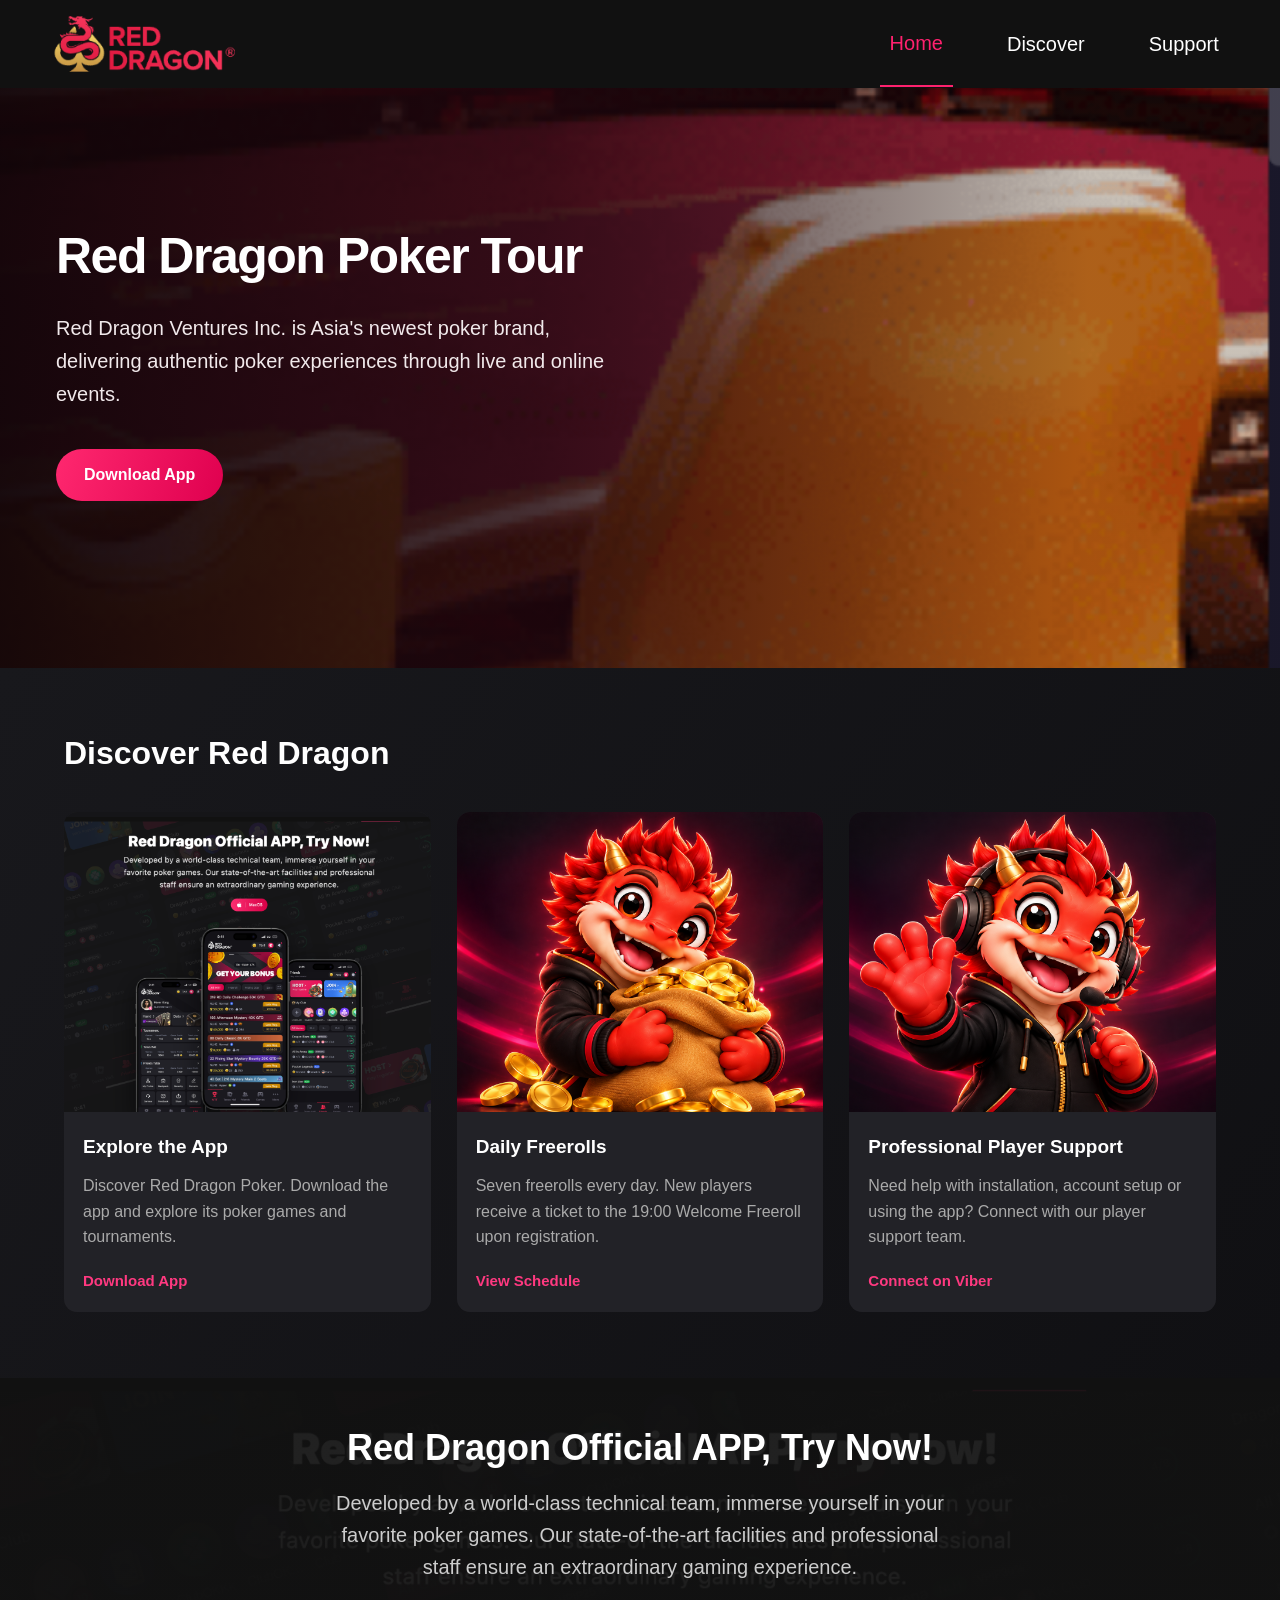
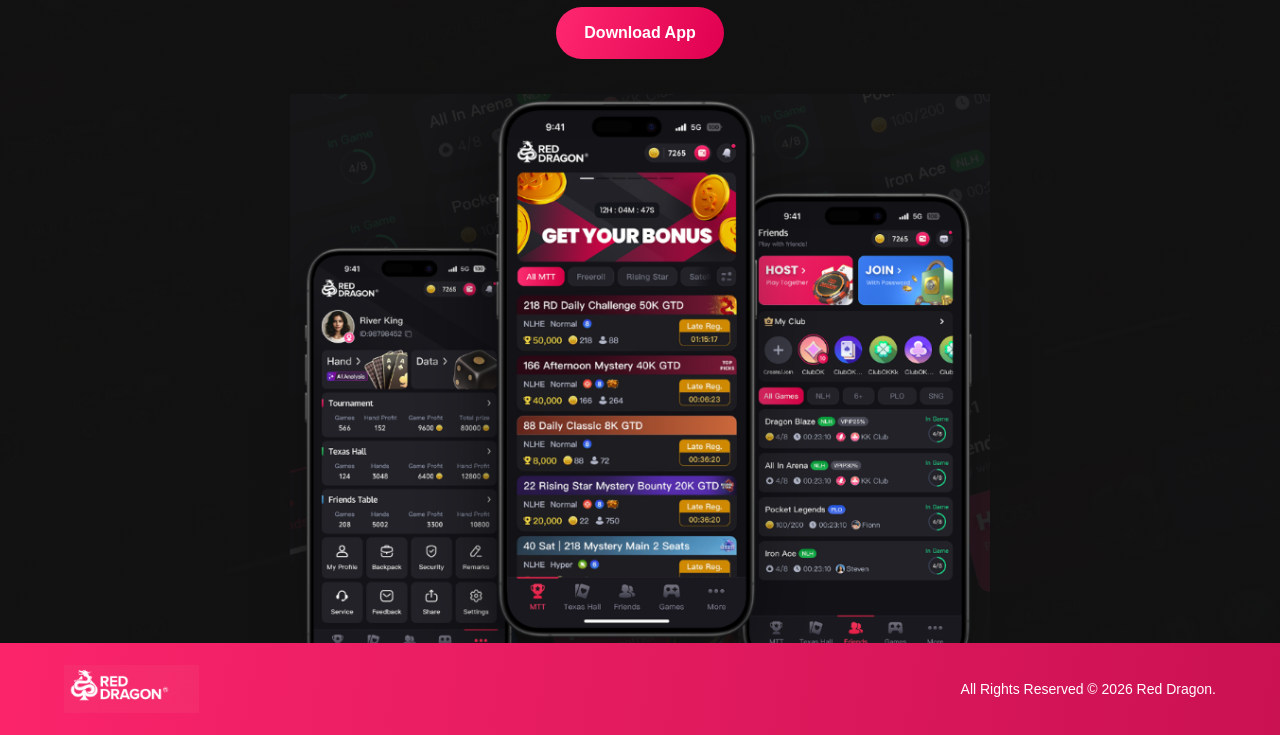
==== index.html @ fa7f0b83 "Add files via upload" ====
<!doctype html>
<html lang="en"><head><meta charset="utf-8"><meta name="viewport" content="width=device-width, initial-scale=1"><title>Red Dragon Poker Philippines | App, Freerolls & Player Support</title><meta name="description" content="Explore the Red Dragon Poker app, see daily freeroll schedules and connect with player support in the Philippines."><meta property="og:title" content="Red Dragon Poker Philippines"><meta property="og:description" content="Explore the app, daily freerolls and player support."><meta property="og:type" content="website"><meta property="og:url" content="https://rdpk.ph/"><link rel="canonical" href="https://rdpk.ph/"><link rel="icon" href="data:image/svg+xml,%3Csvg xmlns='http://www.w3.org/2000/svg' viewBox='0 0 40 40'%3E%3Crect width='40' height='40' rx='9' fill='%23f51e67'/%3E%3Ctext x='5' y='28' font-family='Arial' font-weight='bold' font-size='23' fill='white'%3ERD%3C/text%3E%3C/svg%3E"><link rel="stylesheet" href="style.css"></head><body>
<header><a href="#home" class="logo" aria-label="Red Dragon home"></a><nav aria-label="Main navigation"><a href="#home" class="active">Home</a><a href="#news">Discover</a><a id="support" data-track="support_viber_click" data-placement="navigation" href="https://invite.viber.com/?g2=AQAkESbuogRAElc%2FfJnpR9DfaT1PvKMF4OJgbzbTNostsxuNyKQN1jKLZLUnmWEd" target="_blank" rel="noopener noreferrer">Support</a></nav></header>
<main><section class="hero" id="home"><div class="hero-photo"></div><div class="hero-shade"></div><div class="hero-copy"><h1>Red Dragon Poker Tour</h1><p>Red Dragon Ventures Inc. is Asia's newest poker brand,<br class="desktop"> delivering authentic poker experiences through live and online<br class="desktop"> events.</p><a class="download" data-track="download_app_click" href="https://web.zgsnni.com/13d67l">Download App</a></div></section>
<section class="news" id="news"><div class="section-top"><h2>Discover Red Dragon</h2></div><div class="news-grid">
<article><a class="card-link" data-track="download_app_click" data-placement="app_card" href="https://web.zgsnni.com/13d67l"><div class="app-card" role="img" aria-label="Red Dragon app screenshots"></div><div class="news-copy"><h3>Explore the App</h3><p>Discover Red Dragon Poker. Download the app and explore its poker games and tournaments.</p><span class="card-action">Download App</span></div></a></article>
<article><button class="card-link schedule-open" aria-label="View daily freeroll schedule"><div class="freeroll-card" role="img" aria-label="Red dragon mascot hugging a bag of gold coins"></div><div class="news-copy"><h3>Daily Freerolls</h3><p>Seven freerolls every day. New players receive a ticket to the 19:00 Welcome Freeroll upon registration.</p><span class="card-action">View Schedule</span></div></button></article>
<article><a class="card-link" data-track="support_viber_click" data-placement="support_card" href="https://invite.viber.com/?g2=AQAkESbuogRAElc%2FfJnpR9DfaT1PvKMF4OJgbzbTNostsxuNyKQN1jKLZLUnmWEd" target="_blank" rel="noopener noreferrer"><div class="support-card" role="img" aria-label="Red dragon mascot wearing a support headset"></div><div class="news-copy"><h3>Professional Player Support</h3><p>Need help with installation, account setup or using the app? Connect with our player support team.</p><span class="card-action">Connect on Viber</span></div></a></article></div></section><section class="app-section" id="download"><div class="app-backdrop"></div><div class="app-copy"><h2>Red Dragon Official APP, Try Now!</h2><p>Developed by a world-class technical team, immerse yourself in your<br class="desktop"> favorite poker games. Our state-of-the-art facilities and professional<br class="desktop"> staff ensure an extraordinary gaming experience.</p><a class="download" data-track="download_app_click" href="https://web.zgsnni.com/13d67l">Download App</a></div><div class="phones" role="img" aria-label="Red Dragon app tournament lobby, player profile and friends tables"></div></section></main>
<footer><a href="#home" class="logo" aria-label="Red Dragon home"></a><p>All Rights Reserved © 2026 Red Dragon.</p></footer>
<dialog id="schedule-dialog"><button class="close" aria-label="Close schedule">×</button><h2>Daily Freerolls</h2><div class="schedule-rows"><div><span>13:00</span><strong>220 DC</strong></div><div><span>16:00</span><strong>330 DC</strong></div><div><span>19:00</span><strong>1,100 DC</strong></div><div><span>20:00</span><strong>100 DC</strong></div><div><span>21:00</span><strong>220 DC</strong></div><div><span>22:00</span><strong>100 DC</strong></div><div><span>23:00</span><strong>100 DC</strong></div></div><p>Philippines time · UTC+8<br>19:00: Welcome Freeroll — new-player ticket required.</p><a class="download" data-track="download_app_click" href="https://web.zgsnni.com/13d67l">Download App</a></dialog><script src="app.js"></script><script src="tracking.js"></script></body></html>
---- style.css ----
*{box-sizing:border-box}html{scroll-behavior:smooth;scroll-padding-top:88px}body{margin:0;background:#111113;color:#fff;font-family:Arial,Helvetica,sans-serif}a{color:inherit;text-decoration:none}button{font:inherit;cursor:pointer}header{height:88px;display:flex;align-items:center;justify-content:space-between;padding:0 4%;background:#111;position:sticky;top:0;z-index:10}.logo{display:block;flex-shrink:0;width:184px;height:62px;background:url('assets/hero.png') no-repeat;background-size:1710px auto;background-position:-61px -13px}nav{height:100%;display:flex;align-items:center;gap:44px}nav a,nav button{font-size:20px;background:none;color:white;border:0;padding:30px 10px}nav a.active{color:#ff216e;border-bottom:2px solid #ff216e}.language{border-radius:30px;background:#242424;font-size:16px;padding:14px 20px;margin-left:12px}.hero{height:580px;position:relative;overflow:hidden}.hero-photo{position:absolute;inset:0;background:url('assets/hero.png') no-repeat right 48%;background-size:280% auto}.hero-shade{position:absolute;inset:0;background:linear-gradient(90deg,#120509f5 0%,#20060ec9 42%,#14060a22 85%)}.hero-copy{position:relative;max-width:1240px;margin:auto;padding:140px 36px 50px}h1{font-size:50px;line-height:1.15;margin:0 0 26px;font-weight:800;letter-spacing:-1.5px}.hero p{font-size:20px;line-height:1.65;color:#f1e9eb;margin-bottom:38px}.download{display:inline-flex;justify-content:center;align-items:center;border:0;background:linear-gradient(110deg,#ff286f,#df004f);border-radius:40px;padding:17px 28px;color:white;font-size:16px;font-weight:600;min-height:50px}.download:hover{filter:brightness(1.12)}.news{padding:66px max(5%,calc((100% - 1240px)/2));background:linear-gradient(125deg,#18181c,#101013);position:relative}.section-top{display:flex;align-items:center;justify-content:space-between;margin-bottom:40px}h2{font-size:32px;line-height:1.2;margin:0}.section-top a{color:#aaa;font-size:16px}.news-grid{display:grid;grid-template-columns:repeat(3,minmax(0,1fr));gap:26px}article{overflow:hidden;border-radius:13px;background:#222227}.news-image{aspect-ratio:535/300;background-image:url('assets/news.png');background-size:382.8% auto;background-repeat:no-repeat}.image-one{background-position:10.97% 59.42%}.image-two{background-position:48.71% 59.42%}.image-three{background-position:86.45% 59.42%}.news-copy{padding:22px 19px}h3{margin:0 0 12px;font-size:19px;line-height:1.4}.news-copy p{font-size:16px;line-height:1.6;color:#aaa;margin:0 0 22px}time{color:#ff216e;font-size:15px}.app-section{position:relative;overflow:hidden;text-align:center;padding-top:48px;background:#141416}.app-backdrop{position:absolute;inset:0;background:linear-gradient(#111e,#111e),url('assets/app.png') center/cover}.app-copy{position:relative;padding:0 24px}.app-copy h2{font-size:36px}.app-copy p{font-size:20px;line-height:1.6;color:#ccc;margin:18px 0 24px}.phones{position:relative;width:min(700px,95%);aspect-ratio:740/580;margin:35px auto 0;background-image:url('assets/app.png');background-repeat:no-repeat;background-size:276.76% auto;background-position:50.5% 100%}footer{display:flex;align-items:center;justify-content:space-between;gap:20px;background:linear-gradient(100deg,#fb246b,#ca1152);padding:22px max(5%,calc((100% - 1200px)/2))}footer .logo{filter:grayscale(1) brightness(0) invert(1);width:184px}footer p{font-size:14px}dialog{color:white;background:#222227;border:1px solid #555;border-radius:16px;width:min(440px,90%);padding:30px}dialog::backdrop{background:#000b}dialog p{line-height:1.7;color:#ccc}.close{float:right;background:none;border:0;color:white;font-size:28px}a:focus-visible,button:focus-visible{outline:3px solid #ffa5c3;outline-offset:5px}@media(max-width:760px){header{height:76px;padding:0 16px}.logo{width:139px;height:49px;background-size:1300px auto;background-position:-46px -10px}nav{gap:6px}nav a,nav button{font-size:14px;padding:27px 5px}.language{display:none}.hero{height:510px}.hero-copy{padding:115px 24px 45px}h1{font-size:38px;max-width:400px}.hero p{font-size:17px}.desktop{display:none}.news{padding:42px 22px}.section-top{margin-bottom:26px}h2{font-size:27px}.news-grid{grid-template-columns:1fr;gap:24px}.news-copy p{margin-bottom:18px}.app-copy h2{font-size:29px}.app-copy p{font-size:17px}.phones{margin-top:28px}footer{padding:22px;flex-direction:column;align-items:flex-start}footer .logo{width:139px}footer p{font-size:13px;margin:0}}@media(prefers-reduced-motion:reduce){html{scroll-behavior:auto}}

.card-link{display:block;width:100%;border:0;padding:0;background:transparent;color:inherit;text-align:left;font:inherit;cursor:pointer}.card-action{color:#ff3980;font-size:15px;font-weight:600}.app-card{height:300px;background:#151518 url('assets/app.png') center bottom/180% auto no-repeat}.schedule-card{height:300px;background:linear-gradient(135deg,#841431,#240d1c);padding:20px 24px;color:white}.schedule-kicker{font-size:12px;letter-spacing:2px}.schedule-card h3{font-size:25px;margin:9px 0}.schedule-rows{display:grid;gap:4px;margin:12px 0}.schedule-rows div{display:flex;justify-content:space-between;border-bottom:1px solid #ffffff26;padding:4px 0;font-size:15px}.schedule-card small{font-size:12px;color:#f7c9d8}.support-card{height:300px;background:linear-gradient(140deg,#392451,#7150a0);display:flex;align-items:center;justify-content:center;flex-direction:column;gap:17px}.support-symbol{font:bold 62px Arial;background:#ffffff15;border:2px solid #ffffff55;border-radius:24px;padding:12px 25px}.support-card strong{font-size:21px;letter-spacing:1px}.support-card>span:last-child{font-size:15px}.card-link:hover .card-action{text-decoration:underline}footer .logo{filter:none;width:135px;height:48px;background-image:url('assets/footer.png');background-size:1575px auto;background-position:-148px -20px}#schedule-dialog .schedule-rows{margin-top:24px}#schedule-dialog .schedule-rows div{padding:10px 0}

.freeroll-card,.support-card{height:300px;background-position:center;background-repeat:no-repeat;background-size:cover}.freeroll-card{background-image:url('assets/freeroll-dragon.png')}.support-card{background-image:url('assets/support-dragon.png')}.card-link{min-height:100%}
@media(max-width:760px){nav{gap:5px}nav a{font-size:14px;padding-left:4px;padding-right:4px}header>.logo{width:110px;background-size:1000px auto;background-position:-36px -9px}}
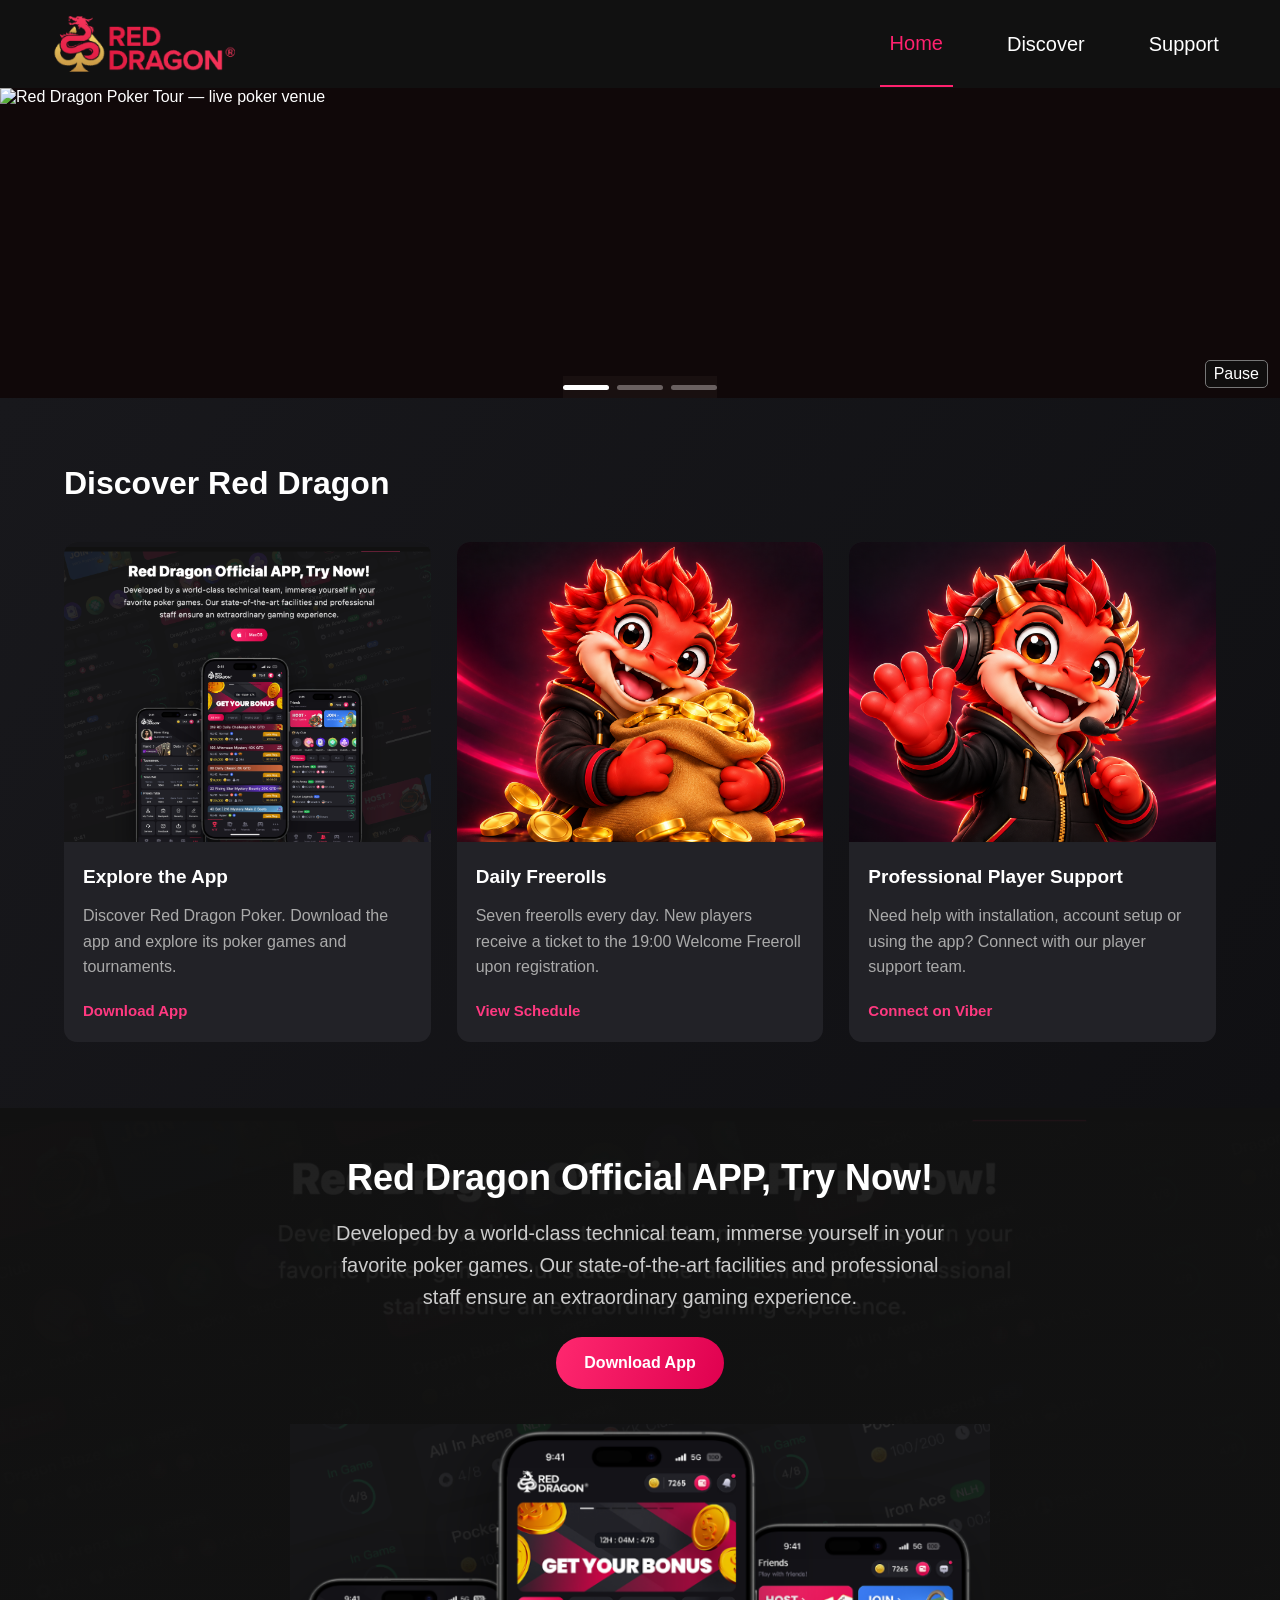
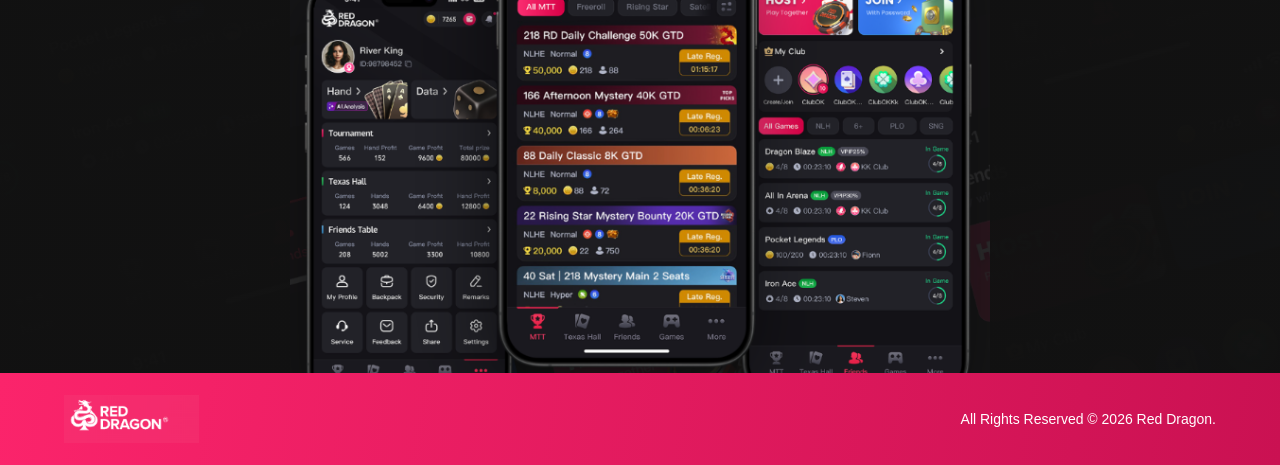
==== commit ba48ec90: "Add files via upload" ====
--- a/index.html
+++ b/index.html
@@ -1,10 +1,42 @@
 <!doctype html>
-<html lang="en"><head><meta charset="utf-8"><meta name="viewport" content="width=device-width, initial-scale=1"><title>Red Dragon Poker Philippines | App, Freerolls & Player Support</title><meta name="description" content="Explore the Red Dragon Poker app, see daily freeroll schedules and connect with player support in the Philippines."><meta property="og:title" content="Red Dragon Poker Philippines"><meta property="og:description" content="Explore the app, daily freerolls and player support."><meta property="og:type" content="website"><meta property="og:url" content="https://rdpk.ph/"><link rel="canonical" href="https://rdpk.ph/"><link rel="icon" href="data:image/svg+xml,%3Csvg xmlns='http://www.w3.org/2000/svg' viewBox='0 0 40 40'%3E%3Crect width='40' height='40' rx='9' fill='%23f51e67'/%3E%3Ctext x='5' y='28' font-family='Arial' font-weight='bold' font-size='23' fill='white'%3ERD%3C/text%3E%3C/svg%3E"><link rel="stylesheet" href="style.css"></head><body>
+<html lang="en"><head><meta charset="utf-8"><meta name="viewport" content="width=device-width, initial-scale=1"><title>Red Dragon Poker Philippines | App, Freerolls & Player Support</title><meta name="description" content="Explore the Red Dragon Poker app, see daily freeroll schedules and connect with player support in the Philippines."><meta property="og:title" content="Red Dragon Poker Philippines"><meta property="og:description" content="Explore the app, daily freerolls and player support."><meta property="og:type" content="website"><meta property="og:url" content="https://rdpk.ph/"><link rel="canonical" href="https://rdpk.ph/"><link rel="icon" type="image/png" href="assets/favicon.png?v=2"><link rel="stylesheet" href="style.css"><style>
+/* Homepage update: keep existing styles for the rest of the website. */
+.hero.rd-carousel{position:relative;display:block!important;height:auto!important;min-height:0!important;padding:0!important;overflow:hidden;background:#100809;isolation:isolate}
+.rd-slides{position:relative;aspect-ratio:2048/496;overflow:hidden}
+.rd-slide{position:absolute;inset:0;opacity:0;visibility:hidden;transition:opacity .6s ease}
+.rd-slide.is-current{opacity:1;visibility:visible}
+.rd-slide img{display:block;width:100%;height:100%;object-fit:fill}
+.rd-slide-link{position:absolute;left:19.2%;top:63%;width:7%;height:11%;border-radius:30px}
+.rd-slide-link:focus-visible{outline:3px solid white;outline-offset:3px}
+.rd-controls{position:absolute;bottom:0;left:44%;width:12%;height:7%;background:#191010;display:flex;align-items:center;justify-content:center;gap:8px;z-index:3}
+.rd-controls button{border:0;background:#696060;width:31%;height:5px;padding:0;border-radius:8px;cursor:pointer}
+.rd-controls button[aria-selected=true]{background:white}
+.rd-pause{position:absolute;bottom:10px;right:12px;z-index:4;background:#111b;color:white;border:1px solid #777;border-radius:5px;cursor:pointer;padding:4px 8px}
+.rd-mobile-copy{display:none}
+@media(max-width:767px){
+header{display:flex!important;align-items:center!important;justify-content:space-between!important;gap:12px;padding:16px!important;flex-wrap:wrap;height:auto!important}
+header .logo{max-width:140px!important;width:140px!important;flex-shrink:0}
+header nav{display:flex;gap:16px!important}header nav a{font-size:15px!important}
+.hero.rd-carousel .rd-slides{aspect-ratio:auto;height:240px}
+.rd-slide{overflow:hidden}
+.rd-slide img{position:absolute;height:100%;width:auto;max-width:none;right:-5%;object-fit:initial}
+.rd-slide:first-child img{right:-28%}
+.rd-slide-link{display:none}
+.rd-controls{left:30%;width:40%;height:22px;background:#140c0c}
+.rd-mobile-copy{display:block;padding:28px 24px 36px;color:#fff;background:#140c0c}
+.rd-mobile-copy h1{font-size:34px;line-height:1.15;margin:0 0 18px}
+.rd-mobile-copy p{font-size:16px;line-height:1.65;margin:0 0 24px}
+.rd-mobile-copy .download{display:inline-flex;padding:16px 28px;border-radius:40px;background:#f51e67;color:white;font-weight:bold;text-decoration:none}
+}
+@media(prefers-reduced-motion:reduce){.rd-slide{transition:none}}
+</style></head><body>
 <header><a href="#home" class="logo" aria-label="Red Dragon home"></a><nav aria-label="Main navigation"><a href="#home" class="active">Home</a><a href="#news">Discover</a><a id="support" data-track="support_viber_click" data-placement="navigation" href="https://invite.viber.com/?g2=AQAkESbuogRAElc%2FfJnpR9DfaT1PvKMF4OJgbzbTNostsxuNyKQN1jKLZLUnmWEd" target="_blank" rel="noopener noreferrer">Support</a></nav></header>
-<main><section class="hero" id="home"><div class="hero-photo"></div><div class="hero-shade"></div><div class="hero-copy"><h1>Red Dragon Poker Tour</h1><p>Red Dragon Ventures Inc. is Asia's newest poker brand,<br class="desktop"> delivering authentic poker experiences through live and online<br class="desktop"> events.</p><a class="download" data-track="download_app_click" href="https://web.zgsnni.com/13d67l">Download App</a></div></section>
+<main><section class="hero rd-carousel" id="home" aria-label="Red Dragon highlights" aria-roledescription="carousel"><div class="rd-slides"><div class="rd-slide is-current" aria-hidden="false"><img src="assets/hero-1.png" alt="Red Dragon Poker Tour — live poker venue" fetchpriority="high"><a class="rd-slide-link" href="https://web.zgsnni.com/13d67l" data-track="download_app_click" data-placement="hero" aria-label="Download Red Dragon App" ></a></div><div class="rd-slide" aria-hidden="true"><img src="assets/hero-2.png" alt="Red Dragon Poker Tour — poker app and cards" loading="lazy"><a class="rd-slide-link" href="https://web.zgsnni.com/13d67l" data-track="download_app_click" data-placement="hero" aria-label="Download Red Dragon App" tabindex="-1"></a></div><div class="rd-slide" aria-hidden="true"><img src="assets/hero-3.png" alt="Red Dragon Poker Tour — app lobby and poker table" loading="lazy"><a class="rd-slide-link" href="https://web.zgsnni.com/13d67l" data-track="download_app_click" data-placement="hero" aria-label="Download Red Dragon App" tabindex="-1"></a></div><div class="rd-controls" role="tablist" aria-label="Choose slide"><button role="tab" aria-label="Slide 1" aria-selected="true"></button><button role="tab" aria-label="Slide 2" aria-selected="false"></button><button role="tab" aria-label="Slide 3" aria-selected="false"></button></div><button class="rd-pause" aria-label="Pause slideshow">Pause</button></div><div class="rd-mobile-copy"><h1>Red Dragon Poker Tour</h1><p>Red Dragon Ventures Inc. is Asia's newest poker brand, delivering authentic poker experiences through live and online events.</p><a class="download" data-track="download_app_click" data-placement="hero_mobile" href="https://web.zgsnni.com/13d67l">Download App</a></div></section>
 <section class="news" id="news"><div class="section-top"><h2>Discover Red Dragon</h2></div><div class="news-grid">
 <article><a class="card-link" data-track="download_app_click" data-placement="app_card" href="https://web.zgsnni.com/13d67l"><div class="app-card" role="img" aria-label="Red Dragon app screenshots"></div><div class="news-copy"><h3>Explore the App</h3><p>Discover Red Dragon Poker. Download the app and explore its poker games and tournaments.</p><span class="card-action">Download App</span></div></a></article>
 <article><button class="card-link schedule-open" aria-label="View daily freeroll schedule"><div class="freeroll-card" role="img" aria-label="Red dragon mascot hugging a bag of gold coins"></div><div class="news-copy"><h3>Daily Freerolls</h3><p>Seven freerolls every day. New players receive a ticket to the 19:00 Welcome Freeroll upon registration.</p><span class="card-action">View Schedule</span></div></button></article>
 <article><a class="card-link" data-track="support_viber_click" data-placement="support_card" href="https://invite.viber.com/?g2=AQAkESbuogRAElc%2FfJnpR9DfaT1PvKMF4OJgbzbTNostsxuNyKQN1jKLZLUnmWEd" target="_blank" rel="noopener noreferrer"><div class="support-card" role="img" aria-label="Red dragon mascot wearing a support headset"></div><div class="news-copy"><h3>Professional Player Support</h3><p>Need help with installation, account setup or using the app? Connect with our player support team.</p><span class="card-action">Connect on Viber</span></div></a></article></div></section><section class="app-section" id="download"><div class="app-backdrop"></div><div class="app-copy"><h2>Red Dragon Official APP, Try Now!</h2><p>Developed by a world-class technical team, immerse yourself in your<br class="desktop"> favorite poker games. Our state-of-the-art facilities and professional<br class="desktop"> staff ensure an extraordinary gaming experience.</p><a class="download" data-track="download_app_click" href="https://web.zgsnni.com/13d67l">Download App</a></div><div class="phones" role="img" aria-label="Red Dragon app tournament lobby, player profile and friends tables"></div></section></main>
 <footer><a href="#home" class="logo" aria-label="Red Dragon home"></a><p>All Rights Reserved © 2026 Red Dragon.</p></footer>
-<dialog id="schedule-dialog"><button class="close" aria-label="Close schedule">×</button><h2>Daily Freerolls</h2><div class="schedule-rows"><div><span>13:00</span><strong>220 DC</strong></div><div><span>16:00</span><strong>330 DC</strong></div><div><span>19:00</span><strong>1,100 DC</strong></div><div><span>20:00</span><strong>100 DC</strong></div><div><span>21:00</span><strong>220 DC</strong></div><div><span>22:00</span><strong>100 DC</strong></div><div><span>23:00</span><strong>100 DC</strong></div></div><p>Philippines time · UTC+8<br>19:00: Welcome Freeroll — new-player ticket required.</p><a class="download" data-track="download_app_click" href="https://web.zgsnni.com/13d67l">Download App</a></dialog><script src="app.js"></script><script src="tracking.js"></script></body></html>
+<dialog id="schedule-dialog"><button class="close" aria-label="Close schedule">×</button><h2>Daily Freerolls</h2><div class="schedule-rows"><div><span>13:00</span><strong>220 DC</strong></div><div><span>16:00</span><strong>330 DC</strong></div><div><span>19:00</span><strong>1,100 DC</strong></div><div><span>20:00</span><strong>100 DC</strong></div><div><span>21:00</span><strong>220 DC</strong></div><div><span>22:00</span><strong>100 DC</strong></div><div><span>23:00</span><strong>100 DC</strong></div></div><p>Philippines time · UTC+8<br>19:00: Welcome Freeroll — new-player ticket required.</p><a class="download" data-track="download_app_click" href="https://web.zgsnni.com/13d67l">Download App</a></dialog><script src="app.js"></script><script src="tracking.js"></script><script>
+(()=>{const hero=document.querySelector('.rd-carousel'),slides=[...hero.querySelectorAll('.rd-slide')],tabs=[...hero.querySelectorAll('[role=tab]')],pause=hero.querySelector('.rd-pause');let current=0,timer,paused=matchMedia('(prefers-reduced-motion: reduce)').matches;function show(n){current=(n+slides.length)%slides.length;slides.forEach((slide,i)=>{slide.classList.toggle('is-current',i===current);slide.setAttribute('aria-hidden',i!==current);slide.querySelector('a').tabIndex=i===current?0:-1;tabs[i].setAttribute('aria-selected',i===current)})}function stop(){clearInterval(timer)}function start(){stop();if(!paused&&!document.hidden)timer=setInterval(()=>show(current+1),5000)}tabs.forEach((tab,i)=>{tab.onclick=()=>{show(i);start()};tab.onkeydown=e=>{if(['ArrowLeft','ArrowRight'].includes(e.key)){e.preventDefault();const n=(i+(e.key==='ArrowRight'?1:2))%3;tabs[n].focus();show(n);start()}}});function label(){pause.textContent=paused?'Play':'Pause';pause.setAttribute('aria-label',paused?'Play slideshow':'Pause slideshow')}pause.onclick=()=>{paused=!paused;label();start()};hero.addEventListener('mouseenter',stop);hero.addEventListener('mouseleave',start);hero.addEventListener('focusin',stop);hero.addEventListener('focusout',()=>{if(!hero.contains(document.activeElement))start()});document.addEventListener('visibilitychange',start);let x;hero.addEventListener('touchstart',e=>{x=e.changedTouches[0].clientX},{passive:true});hero.addEventListener('touchend',e=>{const d=e.changedTouches[0].clientX-x;if(Math.abs(d)>40){show(current+(d<0?1:-1));start()}},{passive:true});label();start()})();
+</script></body></html>
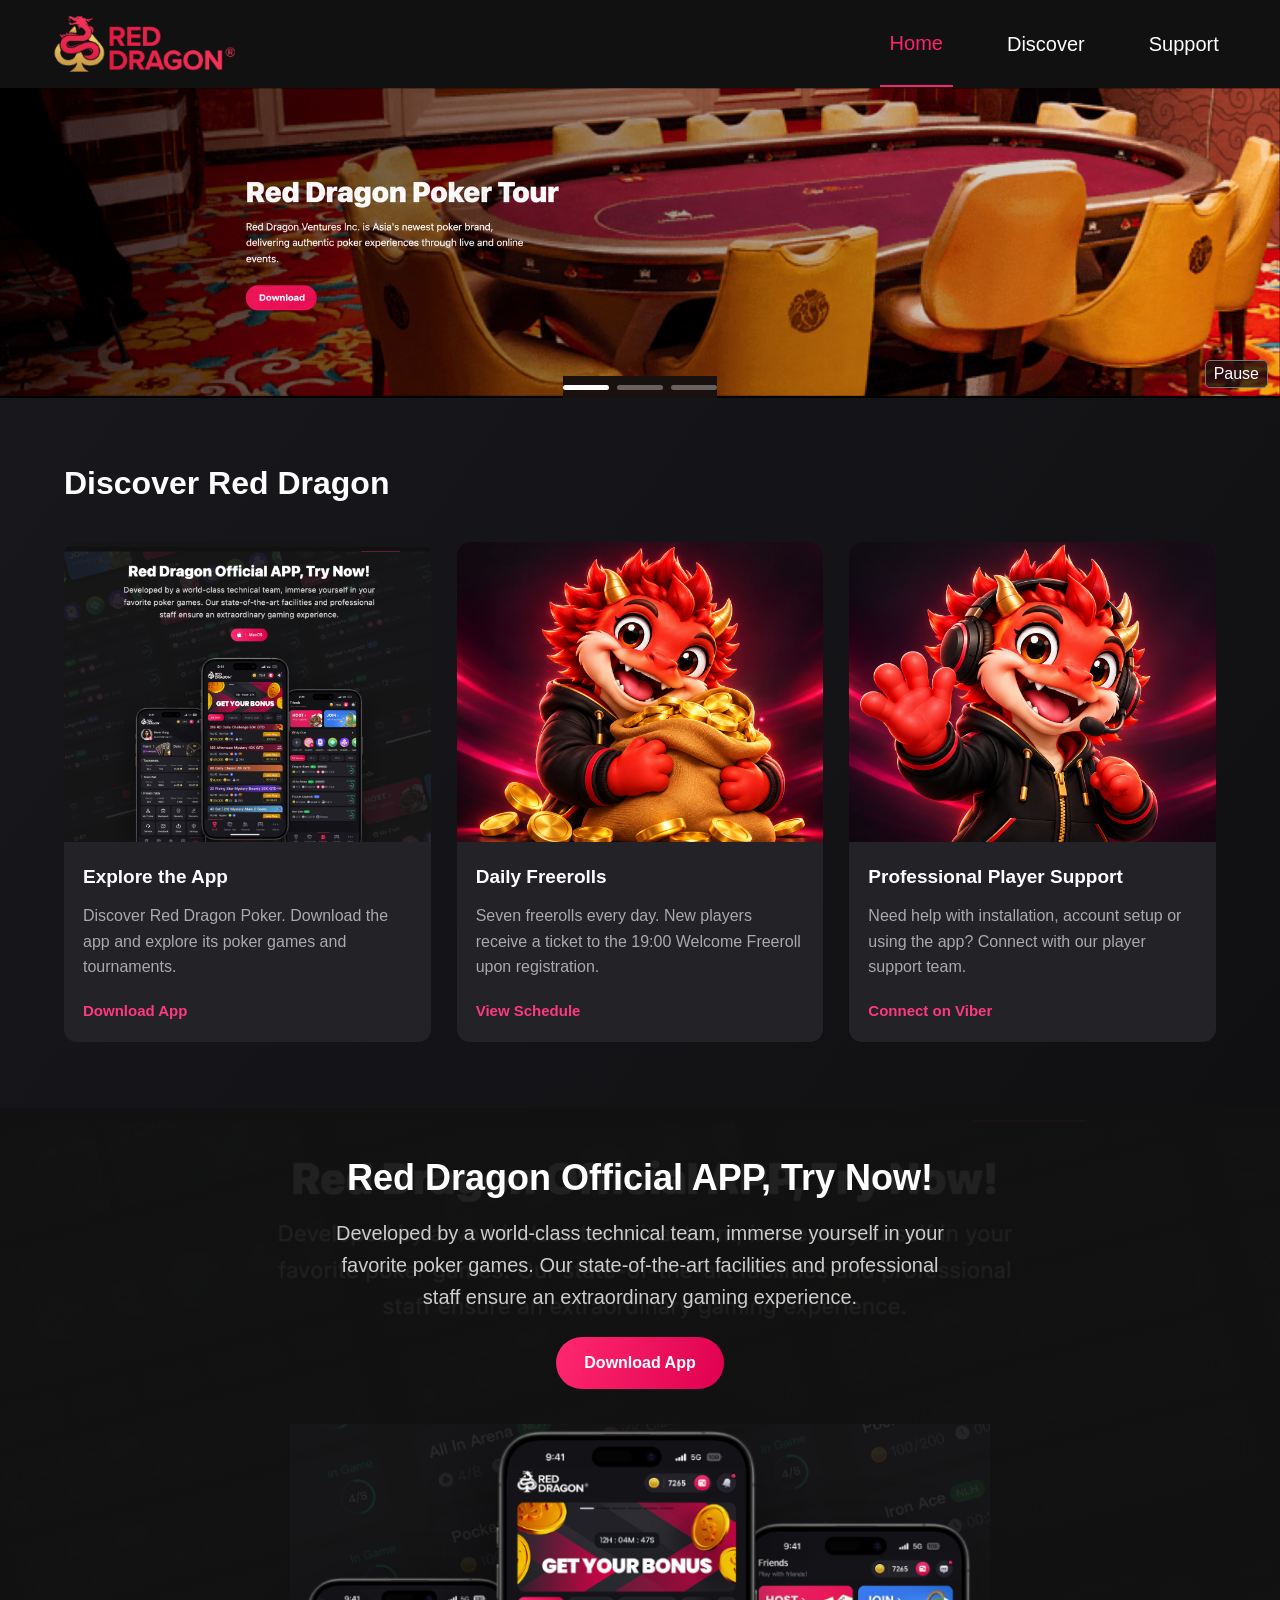
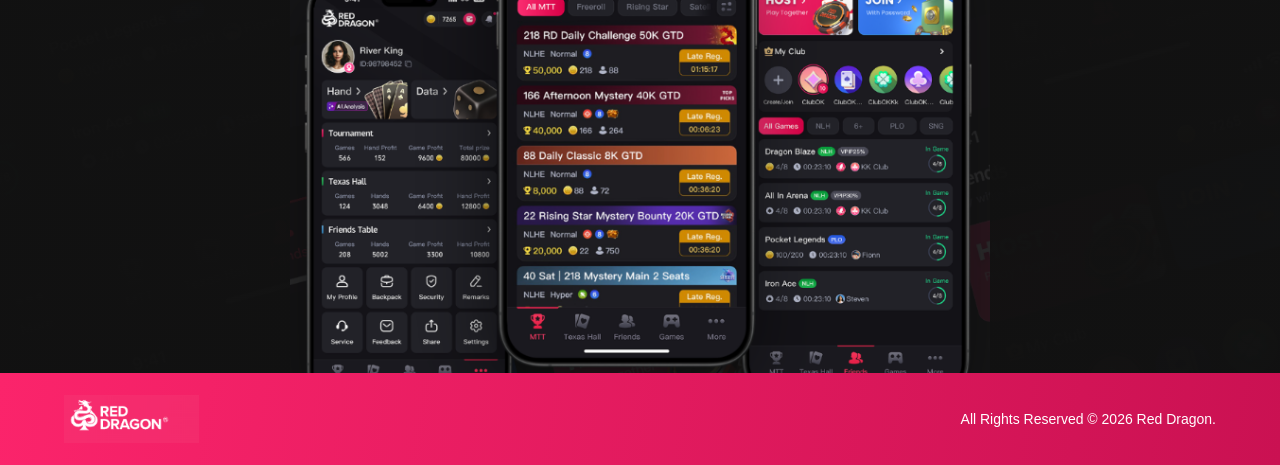
==== commit 66e8fccd: "Add files via upload" ====
--- a/index.html
+++ b/index.html
@@ -5,8 +5,8 @@
 .rd-slides{position:relative;aspect-ratio:2048/496;overflow:hidden}
 .rd-slide{position:absolute;inset:0;opacity:0;visibility:hidden;transition:opacity .6s ease}
 .rd-slide.is-current{opacity:1;visibility:visible}
-.rd-slide img{display:block;width:100%;height:100%;object-fit:fill}
-.rd-slide-link{position:absolute;left:19.2%;top:63%;width:7%;height:11%;border-radius:30px}
+.rd-slide img{display:block;position:absolute;width:100%;height:auto;max-width:none;top:-19%;left:0}
+.rd-slide-link{position:absolute;left:19.2%;top:63.5%;width:5.8%;height:8.5%;border-radius:30px;display:block;z-index:2}
 .rd-slide-link:focus-visible{outline:3px solid white;outline-offset:3px}
 .rd-controls{position:absolute;bottom:0;left:44%;width:12%;height:7%;background:#191010;display:flex;align-items:center;justify-content:center;gap:8px;z-index:3}
 .rd-controls button{border:0;background:#696060;width:31%;height:5px;padding:0;border-radius:8px;cursor:pointer}
@@ -19,9 +19,9 @@
 header nav{display:flex;gap:16px!important}header nav a{font-size:15px!important}
 .hero.rd-carousel .rd-slides{aspect-ratio:auto;height:240px}
 .rd-slide{overflow:hidden}
-.rd-slide img{position:absolute;height:100%;width:auto;max-width:none;right:-5%;object-fit:initial}
+.rd-slide img{position:absolute;height:138%;width:auto;max-width:none;top:-19%;left:auto;right:-5%;object-fit:initial}
 .rd-slide:first-child img{right:-28%}
-.rd-slide-link{display:none}
+.rd-slide-link{position:absolute;left:19.2%;top:63.5%;width:5.8%;height:8.5%;border-radius:30px;display:block;z-index:2}
 .rd-controls{left:30%;width:40%;height:22px;background:#140c0c}
 .rd-mobile-copy{display:block;padding:28px 24px 36px;color:#fff;background:#140c0c}
 .rd-mobile-copy h1{font-size:34px;line-height:1.15;margin:0 0 18px}
@@ -31,7 +31,7 @@
 @media(prefers-reduced-motion:reduce){.rd-slide{transition:none}}
 </style></head><body>
 <header><a href="#home" class="logo" aria-label="Red Dragon home"></a><nav aria-label="Main navigation"><a href="#home" class="active">Home</a><a href="#news">Discover</a><a id="support" data-track="support_viber_click" data-placement="navigation" href="https://invite.viber.com/?g2=AQAkESbuogRAElc%2FfJnpR9DfaT1PvKMF4OJgbzbTNostsxuNyKQN1jKLZLUnmWEd" target="_blank" rel="noopener noreferrer">Support</a></nav></header>
-<main><section class="hero rd-carousel" id="home" aria-label="Red Dragon highlights" aria-roledescription="carousel"><div class="rd-slides"><div class="rd-slide is-current" aria-hidden="false"><img src="assets/hero-1.png" alt="Red Dragon Poker Tour — live poker venue" fetchpriority="high"><a class="rd-slide-link" href="https://web.zgsnni.com/13d67l" data-track="download_app_click" data-placement="hero" aria-label="Download Red Dragon App" ></a></div><div class="rd-slide" aria-hidden="true"><img src="assets/hero-2.png" alt="Red Dragon Poker Tour — poker app and cards" loading="lazy"><a class="rd-slide-link" href="https://web.zgsnni.com/13d67l" data-track="download_app_click" data-placement="hero" aria-label="Download Red Dragon App" tabindex="-1"></a></div><div class="rd-slide" aria-hidden="true"><img src="assets/hero-3.png" alt="Red Dragon Poker Tour — app lobby and poker table" loading="lazy"><a class="rd-slide-link" href="https://web.zgsnni.com/13d67l" data-track="download_app_click" data-placement="hero" aria-label="Download Red Dragon App" tabindex="-1"></a></div><div class="rd-controls" role="tablist" aria-label="Choose slide"><button role="tab" aria-label="Slide 1" aria-selected="true"></button><button role="tab" aria-label="Slide 2" aria-selected="false"></button><button role="tab" aria-label="Slide 3" aria-selected="false"></button></div><button class="rd-pause" aria-label="Pause slideshow">Pause</button></div><div class="rd-mobile-copy"><h1>Red Dragon Poker Tour</h1><p>Red Dragon Ventures Inc. is Asia's newest poker brand, delivering authentic poker experiences through live and online events.</p><a class="download" data-track="download_app_click" data-placement="hero_mobile" href="https://web.zgsnni.com/13d67l">Download App</a></div></section>
+<main><section class="hero rd-carousel" id="home" aria-label="Red Dragon highlights" aria-roledescription="carousel"><div class="rd-slides"><div class="rd-slide is-current" aria-hidden="false"><img src="assets/hero-1.png?v=3" alt="Red Dragon Poker Tour — live poker venue" fetchpriority="high"><a class="rd-slide-link" href="https://web.zgsnni.com/13d67l" data-track="download_app_click" data-placement="hero" aria-label="Download Red Dragon App" ></a></div><div class="rd-slide" aria-hidden="true"><img src="assets/hero-2.png?v=3" alt="Red Dragon Poker Tour — poker app and cards" loading="lazy"><a class="rd-slide-link" href="https://web.zgsnni.com/13d67l" data-track="download_app_click" data-placement="hero" aria-label="Download Red Dragon App" tabindex="-1"></a></div><div class="rd-slide" aria-hidden="true"><img src="assets/hero-3.png?v=3" alt="Red Dragon Poker Tour — app lobby and poker table" loading="lazy"><a class="rd-slide-link" href="https://web.zgsnni.com/13d67l" data-track="download_app_click" data-placement="hero" aria-label="Download Red Dragon App" tabindex="-1"></a></div><div class="rd-controls" role="tablist" aria-label="Choose slide"><button role="tab" aria-label="Slide 1" aria-selected="true"></button><button role="tab" aria-label="Slide 2" aria-selected="false"></button><button role="tab" aria-label="Slide 3" aria-selected="false"></button></div><button class="rd-pause" aria-label="Pause slideshow">Pause</button></div><div class="rd-mobile-copy"><h1>Red Dragon Poker Tour</h1><p>Red Dragon Ventures Inc. is Asia's newest poker brand, delivering authentic poker experiences through live and online events.</p><a class="download" data-track="download_app_click" data-placement="hero_mobile" href="https://web.zgsnni.com/13d67l">Download App</a></div></section>
 <section class="news" id="news"><div class="section-top"><h2>Discover Red Dragon</h2></div><div class="news-grid">
 <article><a class="card-link" data-track="download_app_click" data-placement="app_card" href="https://web.zgsnni.com/13d67l"><div class="app-card" role="img" aria-label="Red Dragon app screenshots"></div><div class="news-copy"><h3>Explore the App</h3><p>Discover Red Dragon Poker. Download the app and explore its poker games and tournaments.</p><span class="card-action">Download App</span></div></a></article>
 <article><button class="card-link schedule-open" aria-label="View daily freeroll schedule"><div class="freeroll-card" role="img" aria-label="Red dragon mascot hugging a bag of gold coins"></div><div class="news-copy"><h3>Daily Freerolls</h3><p>Seven freerolls every day. New players receive a ticket to the 19:00 Welcome Freeroll upon registration.</p><span class="card-action">View Schedule</span></div></button></article>
